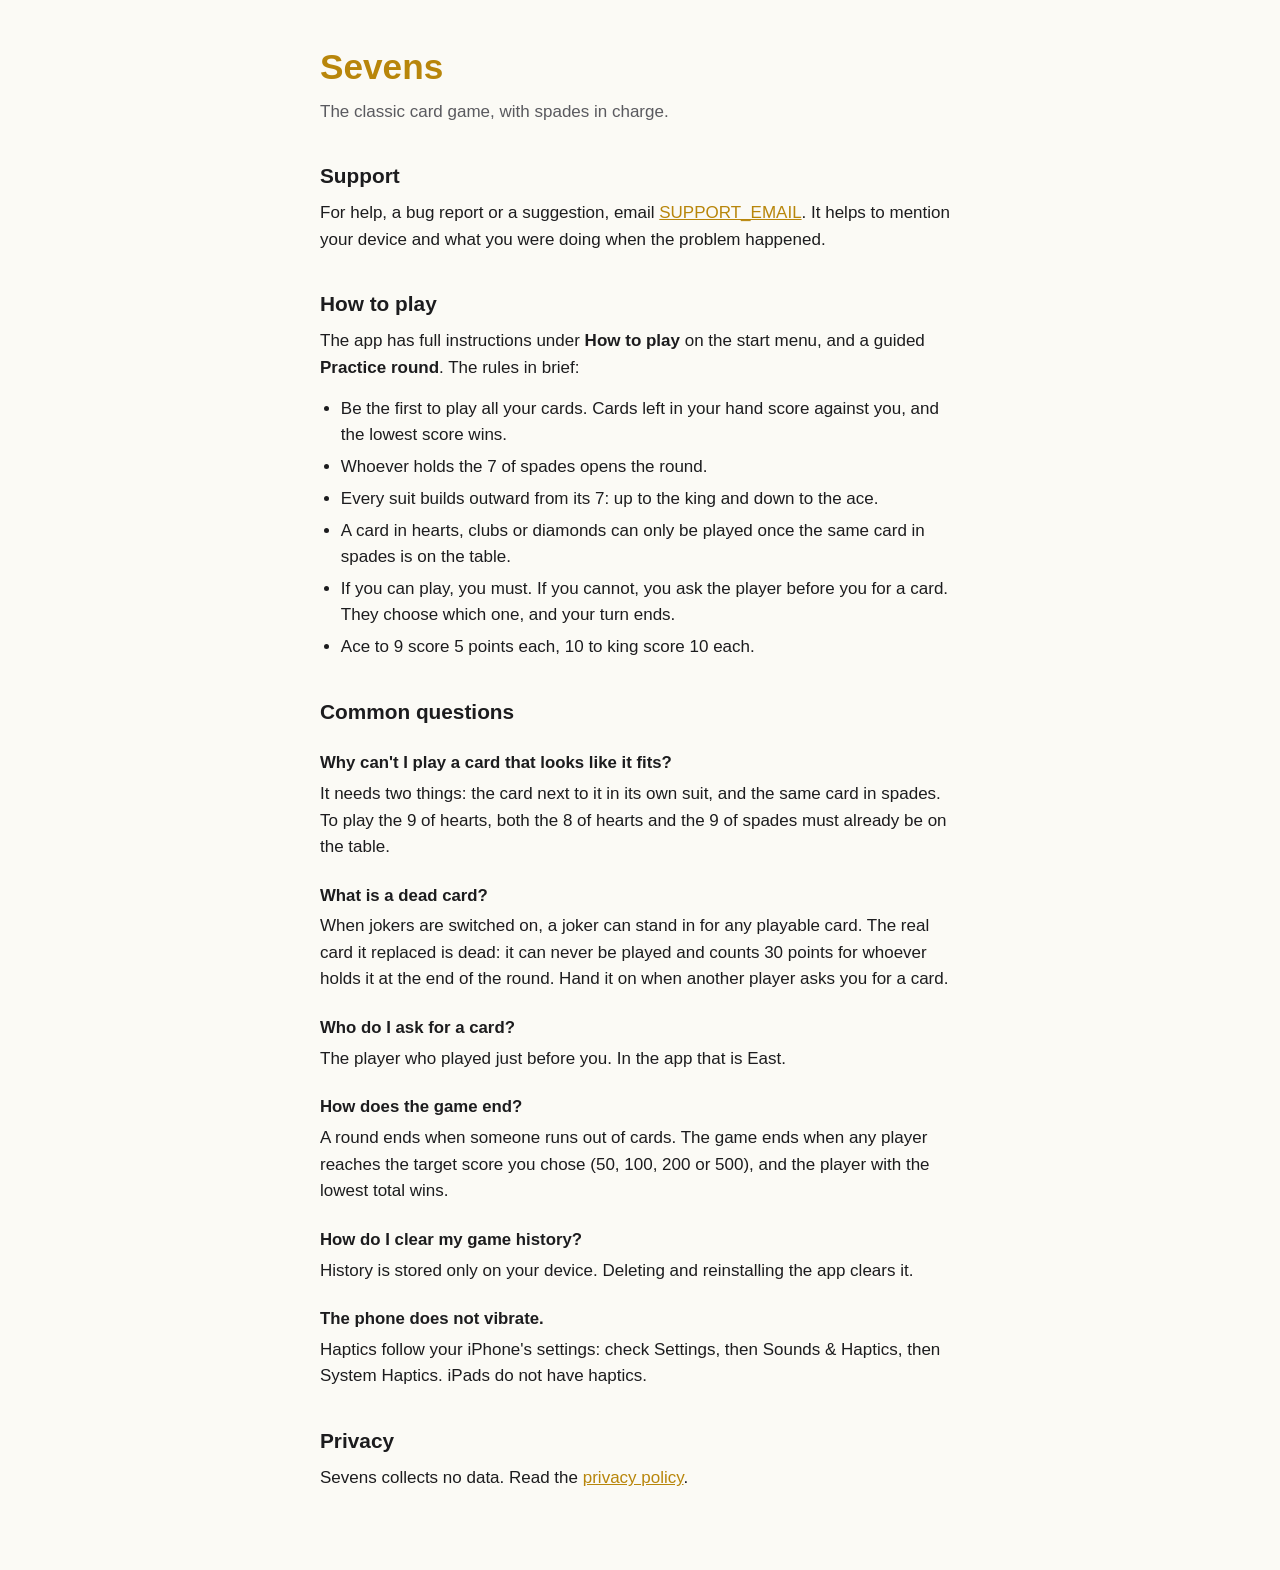
==== docs/index.html @ 86da18bd "Add iPad layouts and App Store readiness iPad now plays in portrait and landscape; iPhone is portrai" ====
<!doctype html>
<html lang="en">
<head>
<meta charset="utf-8">
<meta name="viewport" content="width=device-width, initial-scale=1">
<title>Sevens: Support</title>
<link rel="stylesheet" href="style.css">
</head>
<body>
<main>
  <h1>Sevens</h1>
  <p class="date">The classic card game, with spades in charge.</p>

  <h2>Support</h2>
  <p>For help, a bug report or a suggestion, email <a href="mailto:SUPPORT_EMAIL">SUPPORT_EMAIL</a>. It helps to mention your device and what you were doing when the problem happened.</p>

  <h2>How to play</h2>
  <p>The app has full instructions under <strong>How to play</strong> on the start menu, and a guided <strong>Practice round</strong>. The rules in brief:</p>
  <ul>
    <li>Be the first to play all your cards. Cards left in your hand score against you, and the lowest score wins.</li>
    <li>Whoever holds the 7 of spades opens the round.</li>
    <li>Every suit builds outward from its 7: up to the king and down to the ace.</li>
    <li>A card in hearts, clubs or diamonds can only be played once the same card in spades is on the table.</li>
    <li>If you can play, you must. If you cannot, you ask the player before you for a card. They choose which one, and your turn ends.</li>
    <li>Ace to 9 score 5 points each, 10 to king score 10 each.</li>
  </ul>

  <h2>Common questions</h2>

  <h3>Why can't I play a card that looks like it fits?</h3>
  <p>It needs two things: the card next to it in its own suit, and the same card in spades. To play the 9 of hearts, both the 8 of hearts and the 9 of spades must already be on the table.</p>

  <h3>What is a dead card?</h3>
  <p>When jokers are switched on, a joker can stand in for any playable card. The real card it replaced is dead: it can never be played and counts 30 points for whoever holds it at the end of the round. Hand it on when another player asks you for a card.</p>

  <h3>Who do I ask for a card?</h3>
  <p>The player who played just before you. In the app that is East.</p>

  <h3>How does the game end?</h3>
  <p>A round ends when someone runs out of cards. The game ends when any player reaches the target score you chose (50, 100, 200 or 500), and the player with the lowest total wins.</p>

  <h3>How do I clear my game history?</h3>
  <p>History is stored only on your device. Deleting and reinstalling the app clears it.</p>

  <h3>The phone does not vibrate.</h3>
  <p>Haptics follow your iPhone's settings: check Settings, then Sounds &amp; Haptics, then System Haptics. iPads do not have haptics.</p>

  <h2>Privacy</h2>
  <p>Sevens collects no data. Read the <a href="privacy.html">privacy policy</a>.</p>
</main>
</body>
</html>
---- docs/style.css ----
:root {
  --felt: #0d4d33;
  --gold: #b8860b;
  --text: #1c1c1e;
  --muted: #5a5a5f;
  --bg: #fbfaf5;
}

@media (prefers-color-scheme: dark) {
  :root {
    --gold: #ffd24d;
    --text: #f2f2f2;
    --muted: #b0b3b0;
    --bg: #0b2a1e;
  }
}

body {
  margin: 0;
  background: var(--bg);
  color: var(--text);
  font: 17px/1.55 -apple-system, BlinkMacSystemFont, "Avenir Next", "Segoe UI", sans-serif;
}

main {
  max-width: 40rem;
  margin: 0 auto;
  padding: 2.5rem 1rem 4rem;
}

h1 {
  margin: 0 0 0.25rem;
  font-size: 2.2rem;
  color: var(--gold);
}

h2 {
  margin: 2.2rem 0 0.5rem;
  font-size: 1.3rem;
}

h3 {
  margin: 1.4rem 0 0.3rem;
  font-size: 1.05rem;
}

p,
ul {
  margin: 0 0 0.9rem;
}

ul {
  padding-left: 1.3rem;
}

li {
  margin-bottom: 0.35rem;
}

a {
  color: var(--gold);
}

.date,
.back {
  color: var(--muted);
}

.back {
  margin-bottom: 1.5rem;
}
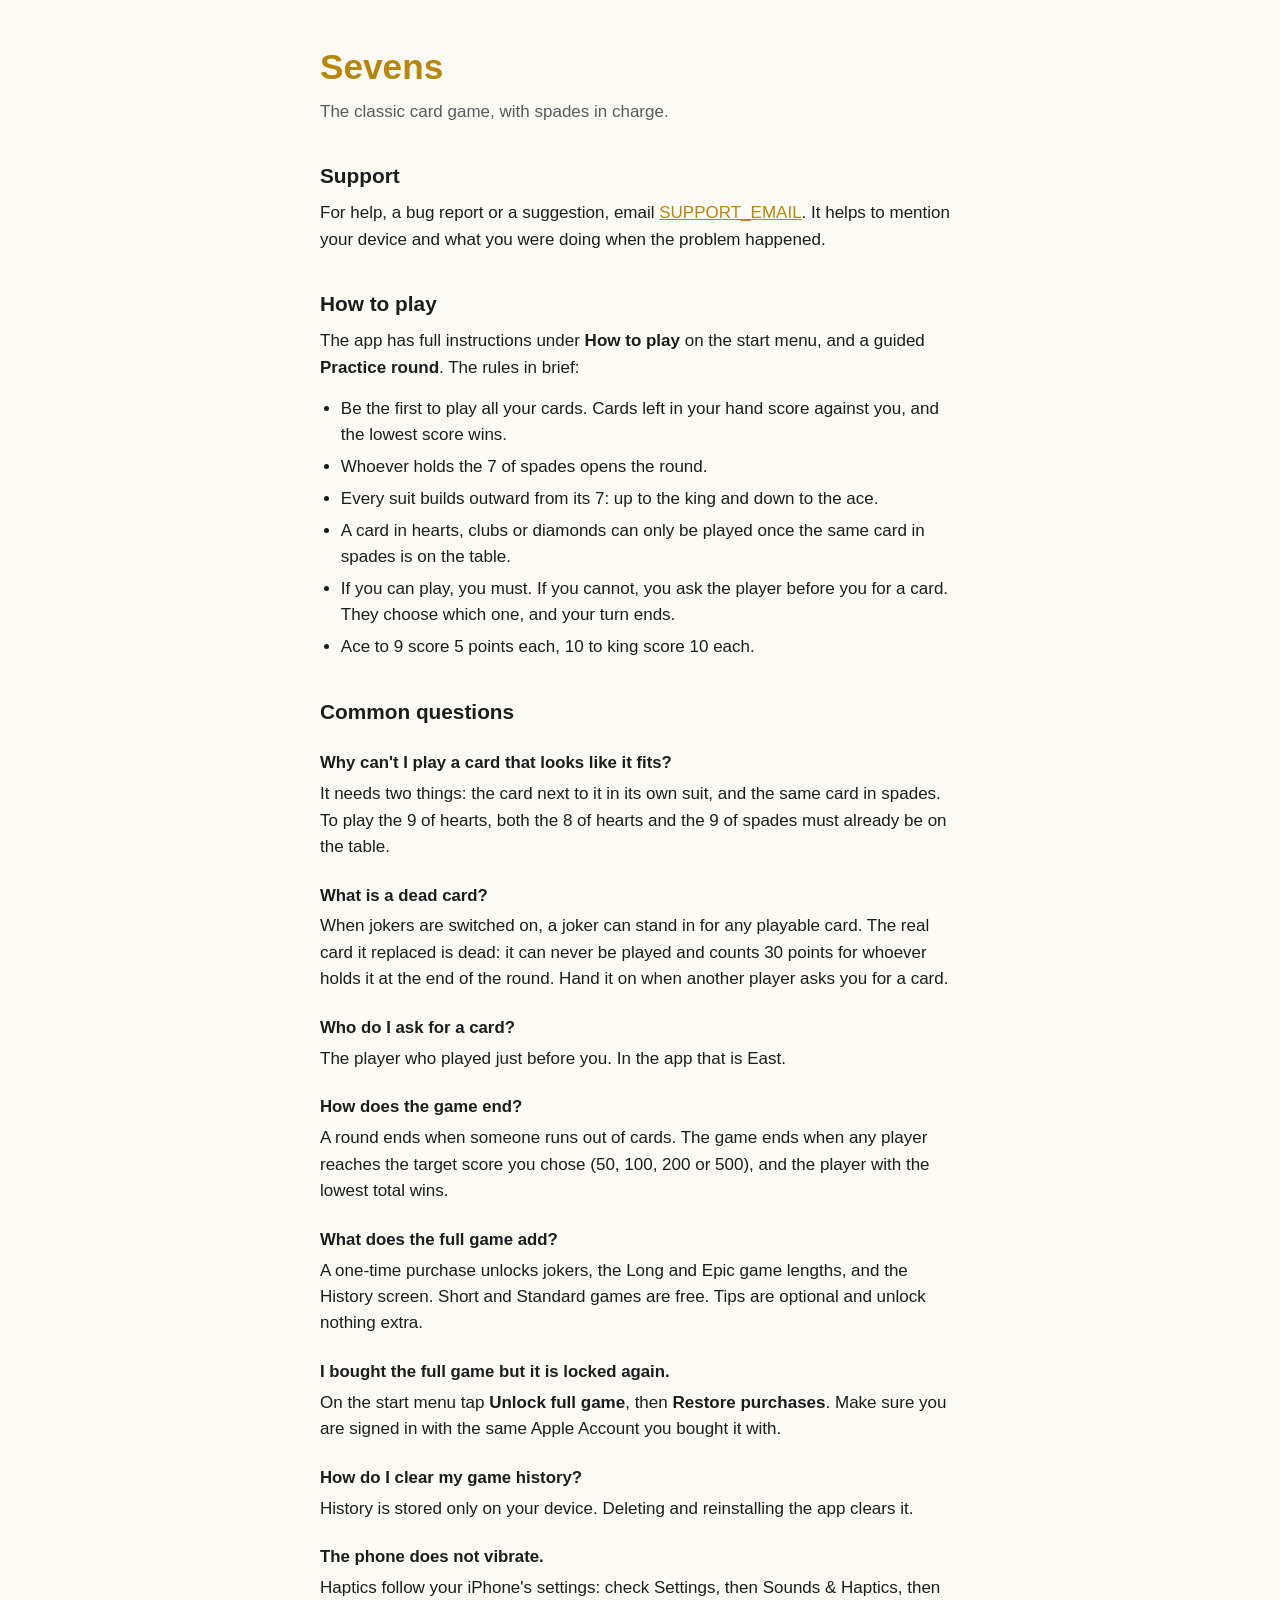
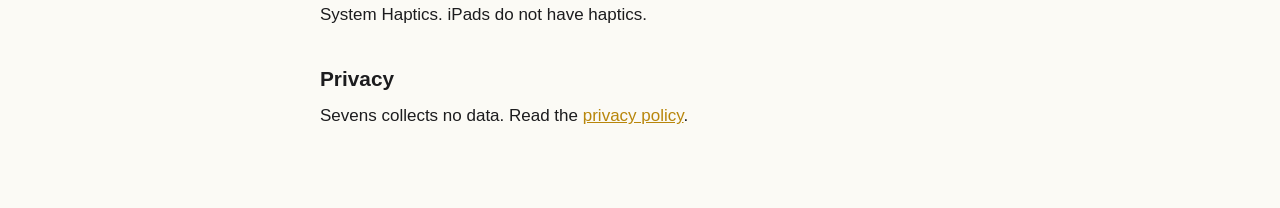
==== commit 82916951: "Add Full Game unlock and dealer tips Adds in-app purchases with StoreKit 2: a one-time Full Game unl" ====
--- a/docs/index.html
+++ b/docs/index.html
@@ -39,6 +39,12 @@
   <h3>How does the game end?</h3>
   <p>A round ends when someone runs out of cards. The game ends when any player reaches the target score you chose (50, 100, 200 or 500), and the player with the lowest total wins.</p>
 
+  <h3>What does the full game add?</h3>
+  <p>A one-time purchase unlocks jokers, the Long and Epic game lengths, and the History screen. Short and Standard games are free. Tips are optional and unlock nothing extra.</p>
+
+  <h3>I bought the full game but it is locked again.</h3>
+  <p>On the start menu tap <strong>Unlock full game</strong>, then <strong>Restore purchases</strong>. Make sure you are signed in with the same Apple Account you bought it with.</p>
+
   <h3>How do I clear my game history?</h3>
   <p>History is stored only on your device. Deleting and reinstalling the app clears it.</p>
 
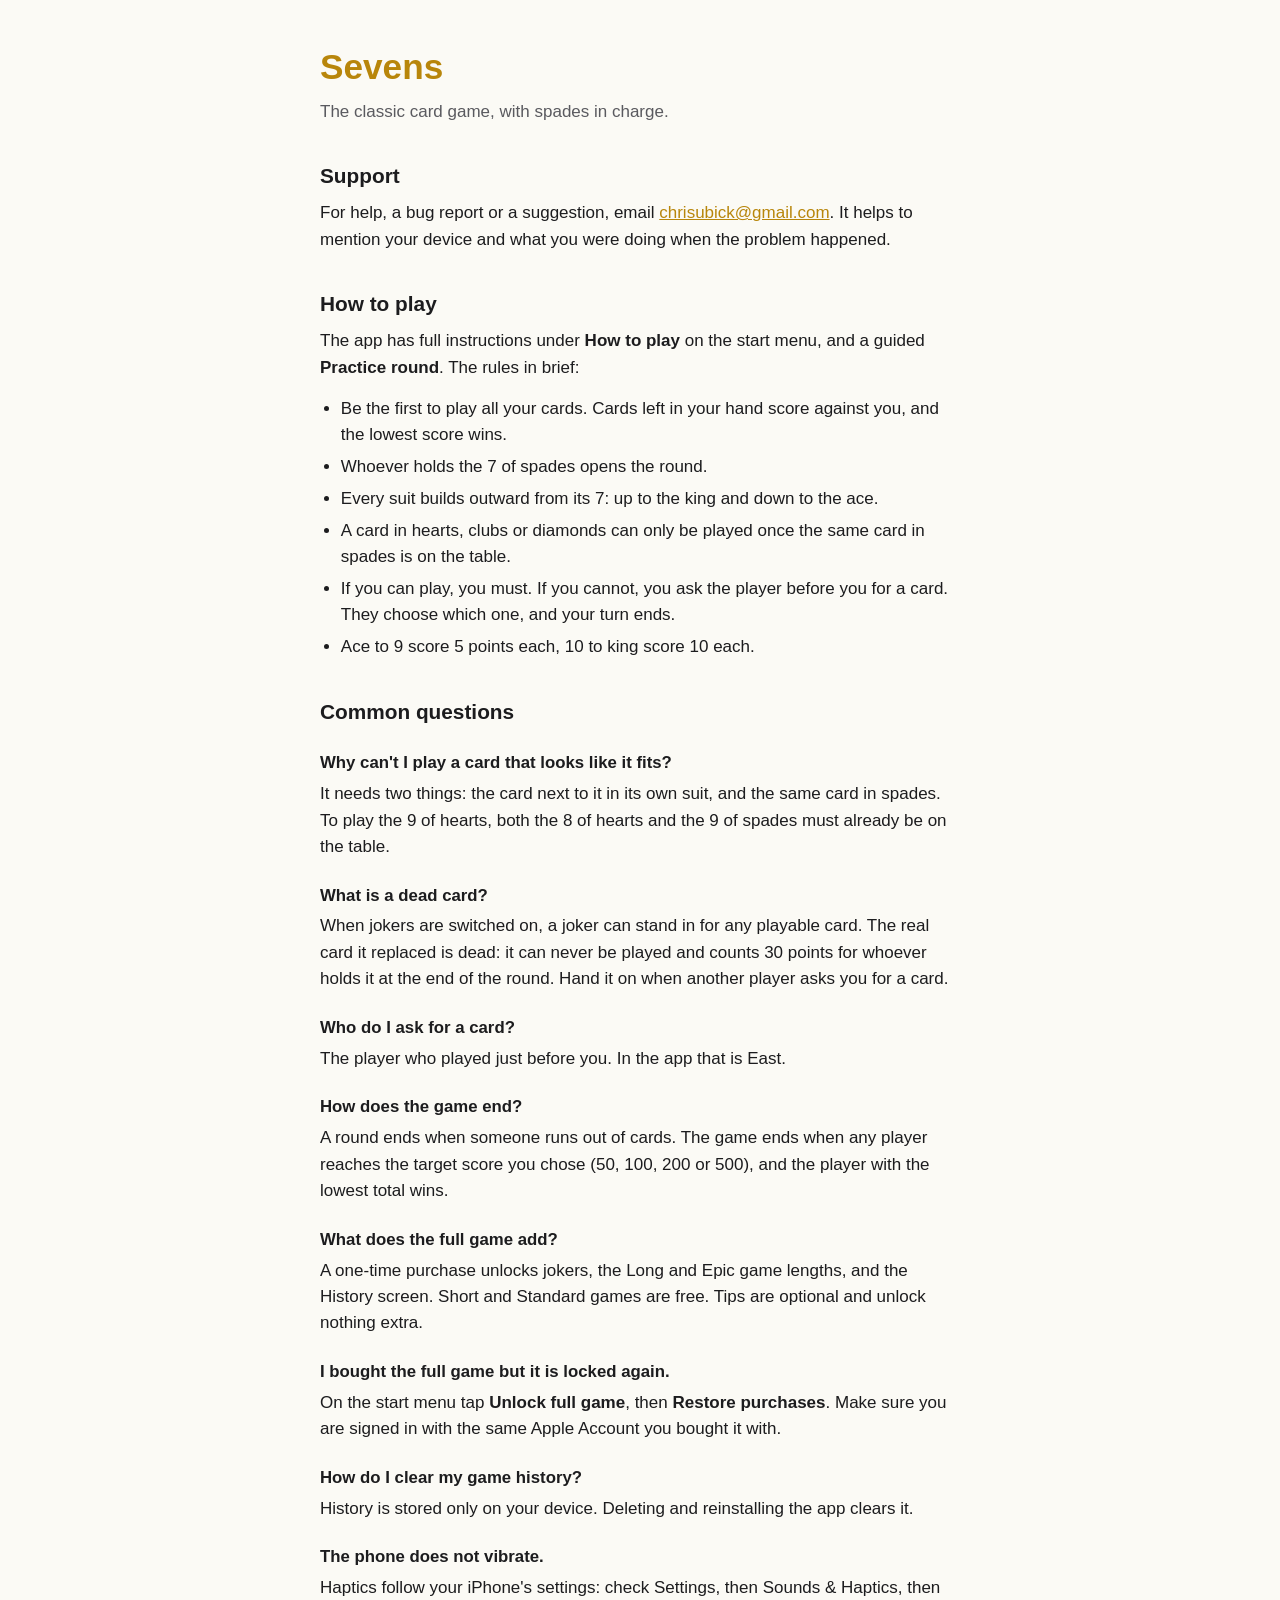
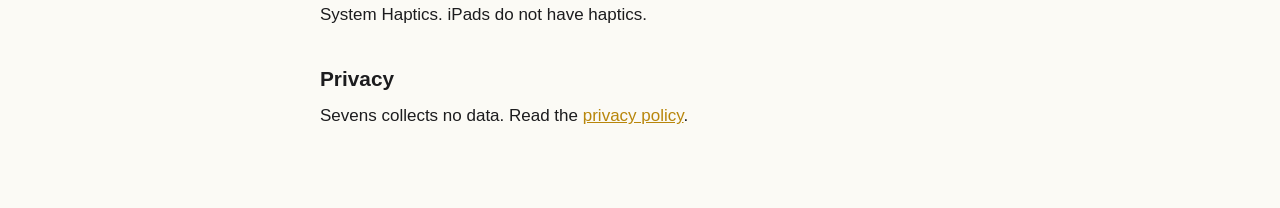
==== commit 928cda03: "Set bundle ID, support email and store name - Bundle ID is now io.chrisubick.sevens, with matching t" ====
--- a/docs/index.html
+++ b/docs/index.html
@@ -12,7 +12,7 @@
   <p class="date">The classic card game, with spades in charge.</p>
 
   <h2>Support</h2>
-  <p>For help, a bug report or a suggestion, email <a href="mailto:SUPPORT_EMAIL">SUPPORT_EMAIL</a>. It helps to mention your device and what you were doing when the problem happened.</p>
+  <p>For help, a bug report or a suggestion, email <a href="mailto:chrisubick@gmail.com">chrisubick@gmail.com</a>. It helps to mention your device and what you were doing when the problem happened.</p>
 
   <h2>How to play</h2>
   <p>The app has full instructions under <strong>How to play</strong> on the start menu, and a guided <strong>Practice round</strong>. The rules in brief:</p>
